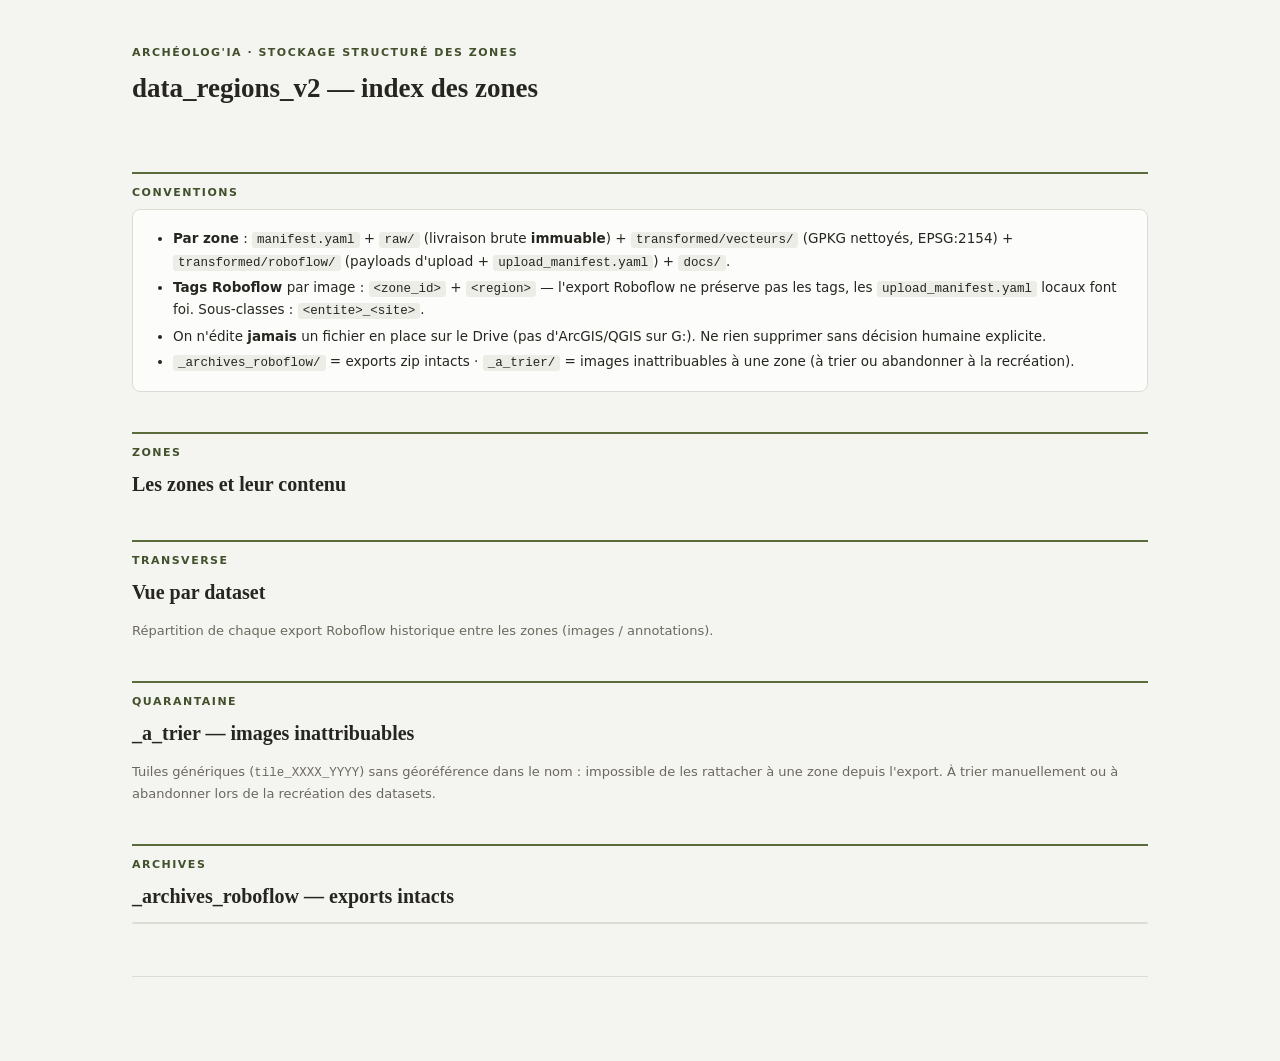
==== tools/v2_index_template.html @ 765f9a37 "skill /dispatch-roboflow + index html de data_regions_v2 + conventions Drive - tools/build_v2_index." ====
<!doctype html>
<html lang="fr">
<head>
<meta charset="utf-8">
<meta name="viewport" content="width=device-width, initial-scale=1">
<title>data_regions_v2 — index des zones</title>
<style>
  :root {
    --bg: #F4F4F1; --panel: #FCFCFA; --panel2: #EDEDE7;
    --ink: #26251F; --muted: #6B695E; --faint: #98968A;
    --accent: #5A6B3C; --accent-ink: #42502B; --bar: #7A8C55;
    --line: #DDDCD4;
    --warn-bg: #F4EAD3; --warn-ink: #8F6212;
    --ok-bg: #E2EEE4; --ok-ink: #3E7A4E;
    --info-bg: #E5E9DB; --info-ink: #42502B;
  }
  @media (prefers-color-scheme: dark) { :root {
    --bg: #1E2019; --panel: #262922; --panel2: #2E312A;
    --ink: #E8E6DD; --muted: #A5A395; --faint: #7A786C;
    --accent: #9DB16E; --accent-ink: #B5C68C; --bar: #7A8C55;
    --line: #3A3D33;
    --warn-bg: #423414; --warn-ink: #DBB562;
    --ok-bg: #24382A; --ok-ink: #8FC79D;
    --info-bg: #2E3524; --info-ink: #B5C68C;
  } }
  * { box-sizing: border-box; }
  body { margin: 0; background: var(--bg); color: var(--ink);
         font: 14.5px/1.55 system-ui, "Segoe UI", sans-serif; }
  .wrap { max-width: 1060px; margin: 0 auto; padding: 40px 22px 80px; }
  h1, h2, h3 { font-family: Georgia, "Times New Roman", serif; text-wrap: balance; }
  h1 { font-size: 27px; margin: 6px 0 4px; font-weight: 600; }
  h2 { font-size: 20px; margin: 0 0 10px; font-weight: 600; }
  h3 { font-size: 16px; margin: 0 0 4px; font-weight: 600; }
  .eyebrow { font-size: 11px; text-transform: uppercase; letter-spacing: 1.5px;
             color: var(--accent-ink); font-weight: 600; }
  section > .eyebrow { display: block; border-top: 2px solid var(--accent);
                       padding-top: 10px; margin-bottom: 8px; }
  .sub { color: var(--muted); font-size: 13px; }
  section { margin-top: 40px; }
  .stats { display: grid; grid-template-columns: repeat(auto-fit, minmax(135px, 1fr));
           gap: 10px; margin-top: 22px; }
  .stat { background: var(--panel); border: 1px solid var(--line); border-radius: 6px;
          padding: 11px 13px; }
  .stat .n { font-size: 21px; font-weight: 650; font-variant-numeric: tabular-nums; }
  .stat .l { font-size: 11px; color: var(--muted); text-transform: uppercase;
             letter-spacing: 0.5px; margin-top: 1px; }
  .chip { display: inline-block; border-radius: 3px; padding: 1px 8px; font-size: 11.5px;
          font-weight: 600; margin: 1px 4px 1px 0; }
  .chip.tag  { background: var(--info-bg); color: var(--info-ink); font-family: Consolas, monospace; }
  .chip.warn { background: var(--warn-bg); color: var(--warn-ink); }
  .chip.ok   { background: var(--ok-bg); color: var(--ok-ink); }
  .region-h { font-family: Georgia, serif; font-size: 17px; font-weight: 600;
              margin: 26px 0 10px; color: var(--accent-ink); }
  .zone { background: var(--panel); border: 1px solid var(--line); border-radius: 8px;
          padding: 16px 20px; margin: 12px 0; }
  .zone-head { display: flex; flex-wrap: wrap; align-items: baseline; gap: 10px; }
  .zone-head .mono { color: var(--muted); }
  .cols { display: grid; grid-template-columns: repeat(auto-fit, minmax(290px, 1fr));
          gap: 14px; margin-top: 12px; }
  .box { background: var(--panel2); border-radius: 6px; padding: 10px 14px; }
  .box .bt { font-size: 11px; text-transform: uppercase; letter-spacing: 0.6px;
             color: var(--muted); margin-bottom: 6px; font-weight: 600; }
  mark.na { background: none; color: var(--faint); font-style: italic; }
  code, .mono { font-family: Consolas, "Cascadia Mono", monospace; font-size: 12.5px; }
  code { background: var(--panel2); border-radius: 3px; padding: 1px 5px; }
  .bar-row { display: grid; grid-template-columns: minmax(120px, 210px) 1fr 70px;
             align-items: center; gap: 8px; margin: 3px 0; font-size: 12.5px; }
  .bar-row .lbl { overflow: hidden; text-overflow: ellipsis; white-space: nowrap;
                  font-family: Consolas, monospace; }
  .bar-track { background: var(--panel2); border-radius: 3px; height: 12px; }
  .zone .bar-track { background: var(--bg); }
  .bar-fill { background: var(--bar); border-radius: 3px; height: 12px; min-width: 2px; }
  .bar-row .val { text-align: right; font-variant-numeric: tabular-nums; color: var(--muted); }
  .splits { display: flex; gap: 14px; flex-wrap: wrap; font-size: 12.5px;
            color: var(--muted); margin: 4px 0 8px; }
  .splits b { color: var(--ink); font-variant-numeric: tabular-nums; }
  details { margin-top: 8px; }
  summary { cursor: pointer; color: var(--accent-ink); font-size: 13px; }
  details ul { margin: 6px 0 2px; padding-left: 20px; }
  details li { margin: 4px 0; font-size: 13px; max-width: 90ch; }
  .tbl { overflow-x: auto; background: var(--panel); border: 1px solid var(--line);
         border-radius: 6px; margin-top: 10px; }
  table { border-collapse: collapse; width: 100%; font-size: 13px; }
  th, td { text-align: left; padding: 7px 12px; border-top: 1px solid var(--line); }
  thead th { border-top: none; font-size: 10.5px; text-transform: uppercase;
             letter-spacing: 0.5px; color: var(--muted); white-space: nowrap; }
  td.num, th.num { text-align: right; font-variant-numeric: tabular-nums; }
  .rules { background: var(--panel); border: 1px solid var(--line); border-radius: 8px;
           padding: 14px 20px; font-size: 13.5px; }
  .rules ul { margin: 4px 0; padding-left: 20px; }
  .rules li { margin: 4px 0; }
  .foot { margin-top: 52px; border-top: 1px solid var(--line); padding-top: 12px;
          font-size: 12.5px; color: var(--faint); }
  .foot code { font-size: 11.5px; }
</style>
</head>
<body>
<div class="wrap">
  <header>
    <span class="eyebrow">Archéolog'IA · stockage structuré des zones</span>
    <h1>data_regions_v2 — index des zones</h1>
    <div class="sub" id="subtitle"></div>
    <div class="stats" id="stats"></div>
  </header>

  <section>
    <span class="eyebrow">Conventions</span>
    <div class="rules">
      <ul>
        <li><b>Par zone</b> : <code>manifest.yaml</code> + <code>raw/</code> (livraison brute <b>immuable</b>) + <code>transformed/vecteurs/</code> (GPKG nettoyés, EPSG:2154) + <code>transformed/roboflow/</code> (payloads d'upload + <code>upload_manifest.yaml</code>) + <code>docs/</code>.</li>
        <li><b>Tags Roboflow</b> par image : <code>&lt;zone_id&gt;</code> + <code>&lt;region&gt;</code> — l'export Roboflow ne préserve pas les tags, les <code>upload_manifest.yaml</code> locaux font foi. Sous-classes : <code>&lt;entite&gt;_&lt;site&gt;</code>.</li>
        <li>On n'édite <b>jamais</b> un fichier en place sur le Drive (pas d'ArcGIS/QGIS sur G:). Ne rien supprimer sans décision humaine explicite.</li>
        <li><code>_archives_roboflow/</code> = exports zip intacts · <code>_a_trier/</code> = images inattribuables à une zone (à trier ou abandonner à la recréation).</li>
      </ul>
    </div>
  </section>

  <section>
    <span class="eyebrow">Zones</span>
    <h2 style="margin-bottom:0">Les zones et leur contenu</h2>
    <div id="zones"></div>
  </section>

  <section>
    <span class="eyebrow">Transverse</span>
    <h2>Vue par dataset</h2>
    <p class="sub">Répartition de chaque export Roboflow historique entre les zones (images / annotations).</p>
    <div id="datasets"></div>
  </section>

  <section>
    <span class="eyebrow">Quarantaine</span>
    <h2>_a_trier — images inattribuables</h2>
    <p class="sub">Tuiles génériques (<span class="mono">tile_XXXX_YYYY</span>) sans géoréférence dans le nom : impossible de les rattacher à une zone depuis l'export. À trier manuellement ou à abandonner lors de la recréation des datasets.</p>
    <div id="atrier"></div>
  </section>

  <section>
    <span class="eyebrow">Archives</span>
    <h2>_archives_roboflow — exports intacts</h2>
    <div class="tbl"><table id="archives"></table></div>
  </section>

  <div class="foot" id="foot"></div>
</div>

<script id="v2-data" type="application/json">__V2_JSON__</script>
<script>
"use strict";
const D = JSON.parse(document.getElementById("v2-data").textContent);
const esc = s => String(s).replace(/[&<>"']/g, c =>
  ({"&":"&amp;","<":"&lt;",">":"&gt;",'"':"&quot;","'":"&#39;"}[c]));
const fi = n => (n == null) ? "–" : n.toLocaleString("fr-FR");
const fs = b => b >= 1e9 ? (b/1e9).toFixed(2)+" Go" : b >= 1e6 ? (b/1e6).toFixed(1)+" Mo"
             : b >= 1e3 ? (b/1e3).toFixed(0)+" ko" : b+" o";
const sum = a => a.reduce((x, y) => x + y, 0);
const dsImages = d => sum(Object.values(d.splits).map(s => s.images));
const dsAnnots = d => sum(Object.values(d.splits).map(s => s.annotations));

document.getElementById("subtitle").textContent =
  D.root + " — généré le " + D.generated + " (relancer tools/build_v2_index.py après toute évolution)";

const T = D.totals;
document.getElementById("stats").innerHTML = [
  [fi(T.zones), "zones"], [fi(T.regions), "régions"],
  [fi(T.images), "images annotées"], [fi(T.annotations), "annotations"],
  [fi(T.raw_files) + ` <small style="font-size:12px">(${fs(T.raw_size)})</small>`, "fichiers raw (vérité terrain)"],
  [fi(T.a_trier_images), "images en quarantaine"],
].map(([n, l]) => `<div class="stat"><div class="n">${n}</div><div class="l">${l}</div></div>`).join("");

/* ------------------------------- barres de classes ------------------------------- */
function bars(classes) {
  const entries = Object.entries(classes).sort((a, b) => b[1] - a[1]);
  if (!entries.length) return "";
  const max = entries[0][1];
  return entries.map(([cls, n]) =>
    `<div class="bar-row"><span class="lbl" title="${esc(cls)}">${esc(cls)}</span>` +
    `<span class="bar-track"><span class="bar-fill" style="width:${Math.max(2, n/max*100)}%"></span></span>` +
    `<span class="val">${fi(n)}</span></div>`).join("");
}
const splitsLine = d => `<div class="splits">` +
  Object.entries(d.splits).map(([s, r]) =>
    `<span>${esc(s)} : <b>${fi(r.images)}</b> img · ${fi(r.annotations)} annots</span>`).join("") +
  `</div>`;

/* ------------------------------------- zones ------------------------------------- */
const byRegion = {};
D.zones.forEach(z => (byRegion[z.region] = byRegion[z.region] || []).push(z));
document.getElementById("zones").innerHTML = Object.keys(byRegion).sort().map(region => {
  const zones = byRegion[region].map(z => {
    const m = z.manifest || {};
    const tags = ((m.roboflow || {}).tags || []).map(t => `<span class="chip tag">${esc(t)}</span>`).join("");
    const notes = (m.notes || []);
    const src = m.source || {};
    const contact = src.contact ? esc(src.contact) : `<mark class="na">à compléter</mark>`;
    const licence = src.licence ? esc(src.licence) : `<mark class="na">à compléter</mark>`;

    const rawBox = z.raw ? `<div class="box"><div class="bt">raw / vérité terrain</div>
        <b>${fi(z.raw.n_files)}</b> fichiers · ${fs(z.raw.size)}
        ${z.raw.subdirs.length ? `<div class="sub mono">${z.raw.subdirs.map(esc).join(" · ")}</div>` : ""}
        <div class="sub">${Object.entries(z.raw.exts).map(([e, n]) => `${esc(e)}×${n}`).join(", ")}</div>
      </div>` : `<div class="box"><div class="bt">raw / vérité terrain</div><mark class="na">vide — livraison brute encore dans data_regions (v1)</mark></div>`;

    const dsBoxes = z.datasets.map(d => {
      const meth = (d.manifest || {}).attribution_methods || {};
      const methTxt = Object.entries(meth).map(([k, v]) => `${esc(k)}×${v}`).join(", ");
      return `<div class="box"><div class="bt">dataset · ${esc(d.name)}</div>
        <b>${fi(dsImages(d))}</b> images · ${fi(dsAnnots(d))} annotations
        ${splitsLine(d)}${bars(d.classes)}
        ${methTxt ? `<div class="sub" style="margin-top:6px">attribution : ${methTxt}</div>` : ""}
      </div>`;
    }).join("");

    const vecBox = z.vecteurs ? `<div class="box"><div class="bt">transformed / vecteurs</div>
        <b>${fi(z.vecteurs.n_files)}</b> fichiers · ${fs(z.vecteurs.size)}</div>` : "";

    return `<div class="zone">
      <div class="zone-head"><h3>${esc(z.zone_id)}</h3>
        <span class="mono">dépt ${esc(String(m.departement ?? "?"))}</span>${tags}
        <span class="sub" style="margin-left:auto">contact : ${contact} · licence : ${licence}</span>
      </div>
      <div class="cols">${rawBox}${vecBox}${dsBoxes}</div>
      ${notes.length ? `<details><summary>Notes &amp; décisions (${notes.length})</summary>
        <ul>${notes.map(n => `<li>${esc(n)}</li>`).join("")}</ul></details>` : ""}
    </div>`;
  }).join("");
  return `<div class="region-h">${esc(region)} <span class="sub">(${byRegion[region].length} zone${byRegion[region].length > 1 ? "s" : ""})</span></div>${zones}`;
}).join("");

/* ------------------------------- vue par dataset ------------------------------- */
const dsIndex = {};
D.zones.forEach(z => z.datasets.forEach(d => {
  const e = dsIndex[d.name] = dsIndex[d.name] || { zones: [], classes: {} };
  e.zones.push({ zone: z.zone_id, region: z.region, images: dsImages(d), annots: dsAnnots(d) });
  Object.entries(d.classes).forEach(([c, n]) => e.classes[c] = (e.classes[c] || 0) + n);
}));
D.a_trier.forEach(d => {
  const e = dsIndex[d.name] = dsIndex[d.name] || { zones: [], classes: {} };
  e.zones.push({ zone: "_a_trier", region: "—", images: dsImages(d), annots: dsAnnots(d) });
});
document.getElementById("datasets").innerHTML = Object.keys(dsIndex).sort().map(name => {
  const e = dsIndex[name];
  const rows = e.zones.sort((a, b) => b.images - a.images).map(r =>
    `<tr><td class="mono">${esc(r.zone)}</td><td>${esc(r.region)}</td>` +
    `<td class="num">${fi(r.images)}</td><td class="num">${fi(r.annots)}</td></tr>`).join("");
  const tot = `<tr><td><b>total</b></td><td></td>` +
    `<td class="num"><b>${fi(sum(e.zones.map(r => r.images)))}</b></td>` +
    `<td class="num"><b>${fi(sum(e.zones.map(r => r.annots)))}</b></td></tr>`;
  return `<div class="zone"><h3 class="mono">${esc(name)}</h3>
    <div class="cols">
      <div class="box"><div class="bt">répartition par zone</div>
        <div class="tbl" style="margin:0"><table>
          <thead><tr><th>zone</th><th>région</th><th class="num">images</th><th class="num">annots</th></tr></thead>
          <tbody>${rows}${tot}</tbody></table></div></div>
      <div class="box"><div class="bt">classes (zones attribuées)</div>${bars(e.classes) || '<mark class="na">—</mark>'}</div>
    </div></div>`;
}).join("");

/* --------------------------------- quarantaine --------------------------------- */
document.getElementById("atrier").innerHTML = D.a_trier.length ? D.a_trier.map(d =>
  `<div class="zone"><h3 class="mono">_a_trier / ${esc(d.name)}</h3>
     <b>${fi(dsImages(d))}</b> images · ${fi(dsAnnots(d))} annotations
     ${splitsLine(d)}${bars(d.classes)}</div>`).join("")
  : `<div class="zone"><mark class="na">Quarantaine vide.</mark></div>`;

/* ----------------------------------- archives ----------------------------------- */
document.getElementById("archives").innerHTML =
  `<thead><tr><th>export</th><th class="num">taille</th></tr></thead><tbody>` +
  D.archives.map(a => `<tr><td class="mono">${esc(a.name)}</td><td class="num">${fs(a.size)}</td></tr>`).join("") +
  `<tr><td><b>total</b></td><td class="num"><b>${fs(sum(D.archives.map(a => a.size)))}</b></td></tr></tbody>`;

document.getElementById("foot").innerHTML =
  `Régénérer cet index : <code>.venv\\Scripts\\python.exe tools\\build_v2_index.py "&lt;chemin data_regions_v2&gt;"</code> ` +
  `(repo <a href="https://github.com/ValentinVieux/archeologia-pre-process">archeologia-pre-process</a>) · ` +
  `rapport d'audit fondateur : <a href="https://claude.ai/code/artifact/c1ccfd2e-37b0-4bfc-bf8e-7c853b3bfb03">artifact</a> · généré le ${esc(D.generated)}.`;
</script>
</body>
</html>
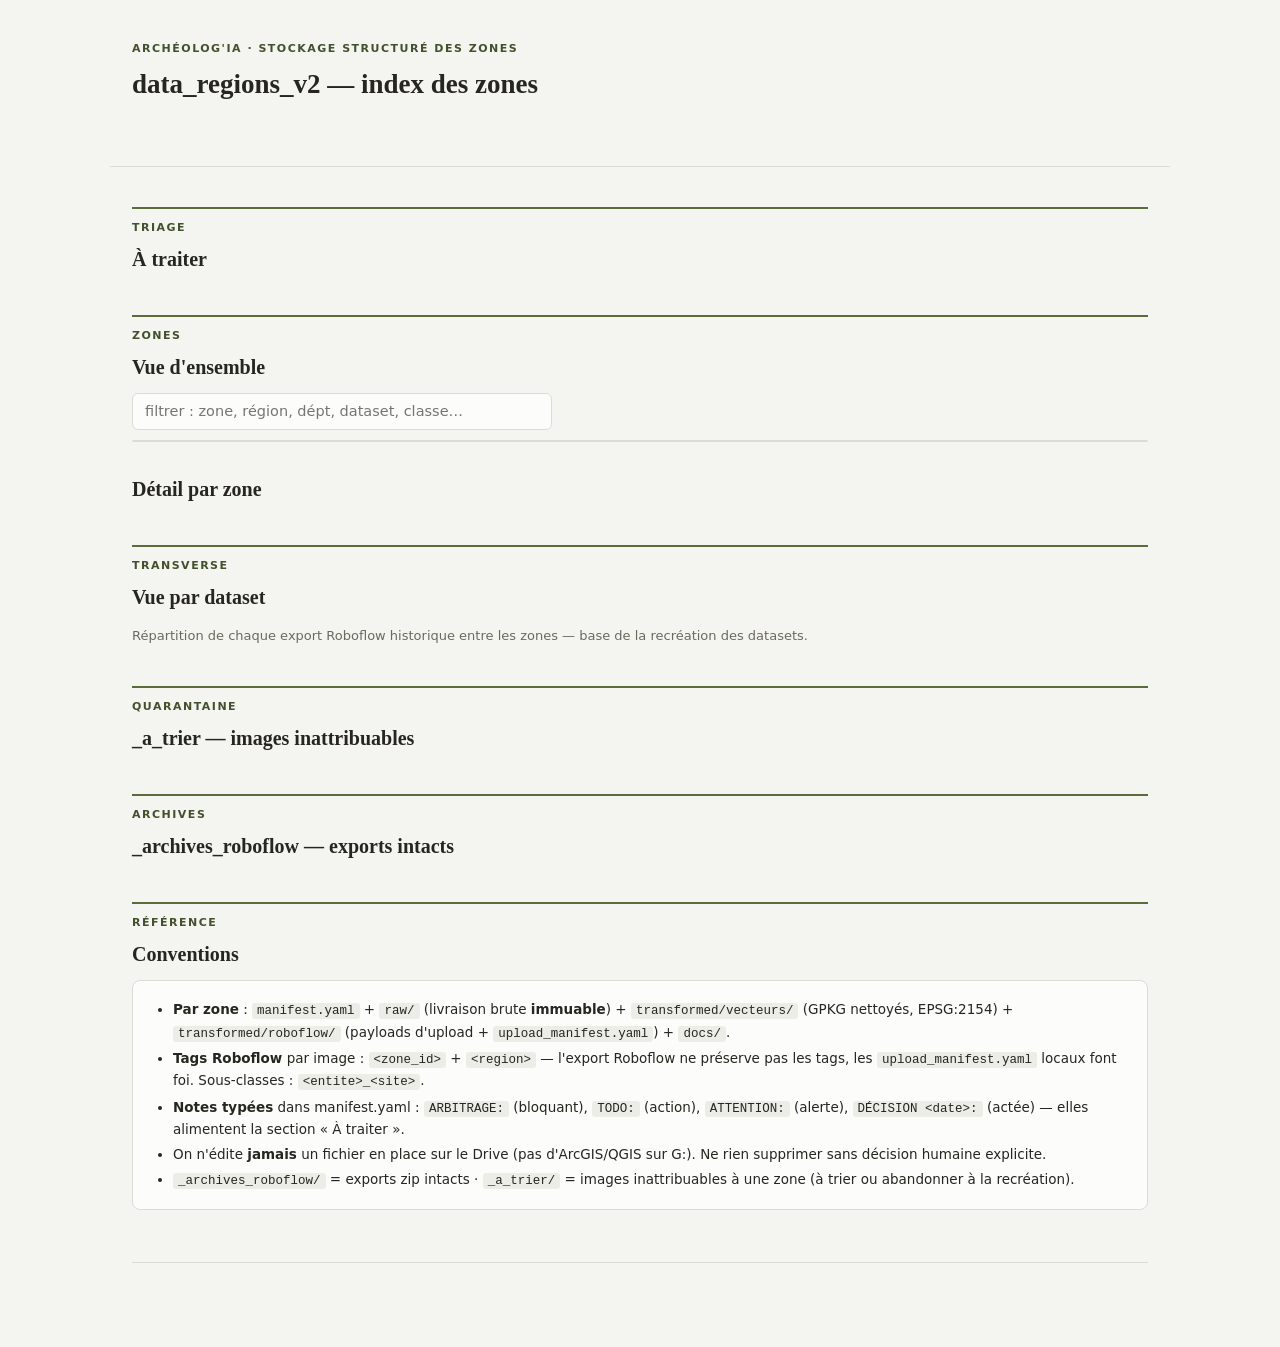
==== commit d94bd353: "refonte UI/UX de l index data_regions_v2 Audit UX (agents, contrastes WCAG mesures) : 3 vrais proble" ====
--- a/tools/v2_index_template.html
+++ b/tools/v2_index_template.html
@@ -6,19 +6,22 @@
 <title>data_regions_v2 — index des zones</title>
 <style>
   :root {
+    color-scheme: light dark;
     --bg: #F4F4F1; --panel: #FCFCFA; --panel2: #EDEDE7;
-    --ink: #26251F; --muted: #6B695E; --faint: #98968A;
+    --ink: #26251F; --muted: #6B695E;
     --accent: #5A6B3C; --accent-ink: #42502B; --bar: #7A8C55;
     --line: #DDDCD4;
+    --crit-bg: #F6E4E1; --crit-ink: #A83226;
     --warn-bg: #F4EAD3; --warn-ink: #8F6212;
     --ok-bg: #E2EEE4; --ok-ink: #3E7A4E;
     --info-bg: #E5E9DB; --info-ink: #42502B;
   }
   @media (prefers-color-scheme: dark) { :root {
     --bg: #1E2019; --panel: #262922; --panel2: #2E312A;
-    --ink: #E8E6DD; --muted: #A5A395; --faint: #7A786C;
+    --ink: #E8E6DD; --muted: #A5A395;
     --accent: #9DB16E; --accent-ink: #B5C68C; --bar: #7A8C55;
     --line: #3A3D33;
+    --crit-bg: #46261F; --crit-ink: #E89A8C;
     --warn-bg: #423414; --warn-ink: #DBB562;
     --ok-bg: #24382A; --ok-ink: #8FC79D;
     --info-bg: #2E3524; --info-ink: #B5C68C;
@@ -26,43 +29,64 @@
   * { box-sizing: border-box; }
   body { margin: 0; background: var(--bg); color: var(--ink);
          font: 14.5px/1.55 system-ui, "Segoe UI", sans-serif; }
-  .wrap { max-width: 1060px; margin: 0 auto; padding: 40px 22px 80px; }
-  h1, h2, h3 { font-family: Georgia, "Times New Roman", serif; text-wrap: balance; }
+  .wrap { max-width: 1060px; margin: 0 auto; padding: 36px 22px 80px; }
+  h1, h2, h3, h4 { font-family: Georgia, "Times New Roman", serif; text-wrap: balance; }
   h1 { font-size: 27px; margin: 6px 0 4px; font-weight: 600; }
   h2 { font-size: 20px; margin: 0 0 10px; font-weight: 600; }
-  h3 { font-size: 16px; margin: 0 0 4px; font-weight: 600; }
+  h3.region-h { font-size: 17px; font-weight: 600; margin: 26px 0 10px; color: var(--accent-ink); }
+  h4 { font-size: 16px; margin: 0 0 4px; font-weight: 600; }
   .eyebrow { font-size: 11px; text-transform: uppercase; letter-spacing: 1.5px;
              color: var(--accent-ink); font-weight: 600; }
   section > .eyebrow { display: block; border-top: 2px solid var(--accent);
                        padding-top: 10px; margin-bottom: 8px; }
   .sub { color: var(--muted); font-size: 13px; }
   section { margin-top: 40px; }
+  [id] { scroll-margin-top: 58px; }
+  /* ---- nav sticky ---- */
+  .nav { position: sticky; top: 0; z-index: 10; background: var(--bg);
+         border-bottom: 1px solid var(--line); margin: 22px -22px 0;
+         padding: 8px 22px; font-size: 13px; display: flex; flex-wrap: wrap;
+         gap: 4px 18px; }
+  .nav a { color: var(--accent-ink); text-decoration: none; font-weight: 600; }
+  .nav a:hover, .nav a:focus-visible { text-decoration: underline; }
+  .nav .n-count { color: var(--warn-ink); }
+  /* ---- tuiles ---- */
   .stats { display: grid; grid-template-columns: repeat(auto-fit, minmax(135px, 1fr));
            gap: 10px; margin-top: 22px; }
   .stat { background: var(--panel); border: 1px solid var(--line); border-radius: 6px;
-          padding: 11px 13px; }
+          padding: 11px 13px; display: block; color: inherit; text-decoration: none; }
   .stat .n { font-size: 21px; font-weight: 650; font-variant-numeric: tabular-nums; }
   .stat .l { font-size: 11px; color: var(--muted); text-transform: uppercase;
              letter-spacing: 0.5px; margin-top: 1px; }
+  .stat.warn .n { color: var(--warn-ink); }
+  .stat.ok .n { color: var(--ok-ink); }
+  /* ---- chips ---- */
   .chip { display: inline-block; border-radius: 3px; padding: 1px 8px; font-size: 11.5px;
-          font-weight: 600; margin: 1px 4px 1px 0; }
+          font-weight: 600; margin: 1px 4px 1px 0; text-decoration: none; }
   .chip.tag  { background: var(--info-bg); color: var(--info-ink); font-family: Consolas, monospace; }
+  .chip.crit { background: var(--crit-bg); color: var(--crit-ink); }
   .chip.warn { background: var(--warn-bg); color: var(--warn-ink); }
   .chip.ok   { background: var(--ok-bg); color: var(--ok-ink); }
-  .region-h { font-family: Georgia, serif; font-size: 17px; font-weight: 600;
-              margin: 26px 0 10px; color: var(--accent-ink); }
-  .zone { background: var(--panel); border: 1px solid var(--line); border-radius: 8px;
+  .chip.info { background: var(--panel2); color: var(--muted); }
+  a.chip:hover, a.chip:focus-visible { outline: 1px solid currentColor; }
+  /* ---- cartes / boxes ---- */
+  .zone, .card { background: var(--panel); border: 1px solid var(--line); border-radius: 8px;
           padding: 16px 20px; margin: 12px 0; }
-  .zone-head { display: flex; flex-wrap: wrap; align-items: baseline; gap: 10px; }
-  .zone-head .mono { color: var(--muted); }
+  .zone-head { display: flex; flex-wrap: wrap; align-items: baseline; gap: 8px 10px; }
+  .zone-head .meta { color: var(--muted); font-size: 13px; margin-left: auto; }
   .cols { display: grid; grid-template-columns: repeat(auto-fit, minmax(290px, 1fr));
           gap: 14px; margin-top: 12px; }
   .box { background: var(--panel2); border-radius: 6px; padding: 10px 14px; }
   .box .bt { font-size: 11px; text-transform: uppercase; letter-spacing: 0.6px;
              color: var(--muted); margin-bottom: 6px; font-weight: 600; }
-  mark.na { background: none; color: var(--faint); font-style: italic; }
+  .box .bt a { color: var(--accent-ink); }
+  .na { color: var(--muted); font-style: italic; }
   code, .mono { font-family: Consolas, "Cascadia Mono", monospace; font-size: 12.5px; }
   code { background: var(--panel2); border-radius: 3px; padding: 1px 5px; }
+  /* ---- notes actionnables visibles ---- */
+  .todo-list { margin: 10px 0 0; padding: 0; list-style: none; }
+  .todo-list li { margin: 6px 0; font-size: 13.5px; max-width: 92ch; }
+  /* ---- barres de classes ---- */
   .bar-row { display: grid; grid-template-columns: minmax(120px, 210px) 1fr 70px;
              align-items: center; gap: 8px; margin: 3px 0; font-size: 12.5px; }
   .bar-row .lbl { overflow: hidden; text-overflow: ellipsis; white-space: nowrap;
@@ -78,20 +102,30 @@
   summary { cursor: pointer; color: var(--accent-ink); font-size: 13px; }
   details ul { margin: 6px 0 2px; padding-left: 20px; }
   details li { margin: 4px 0; font-size: 13px; max-width: 90ch; }
+  /* ---- tables ---- */
   .tbl { overflow-x: auto; background: var(--panel); border: 1px solid var(--line);
          border-radius: 6px; margin-top: 10px; }
   table { border-collapse: collapse; width: 100%; font-size: 13px; }
   th, td { text-align: left; padding: 7px 12px; border-top: 1px solid var(--line); }
   thead th { border-top: none; font-size: 10.5px; text-transform: uppercase;
              letter-spacing: 0.5px; color: var(--muted); white-space: nowrap; }
+  #tbl-zones thead th { cursor: pointer; user-select: none; }
+  #tbl-zones thead th .arrow { color: var(--accent-ink); }
   td.num, th.num { text-align: right; font-variant-numeric: tabular-nums; }
+  td a { color: var(--accent-ink); }
+  .filterbar { display: flex; align-items: center; gap: 12px; margin-top: 6px; flex-wrap: wrap; }
+  .filterbar input { flex: 1 1 260px; max-width: 420px; background: var(--panel);
+      border: 1px solid var(--line); border-radius: 6px; color: var(--ink);
+      font: inherit; padding: 6px 12px; }
+  .filterbar input:focus-visible { outline: 2px solid var(--accent); }
   .rules { background: var(--panel); border: 1px solid var(--line); border-radius: 8px;
            padding: 14px 20px; font-size: 13.5px; }
   .rules ul { margin: 4px 0; padding-left: 20px; }
   .rules li { margin: 4px 0; }
   .foot { margin-top: 52px; border-top: 1px solid var(--line); padding-top: 12px;
-          font-size: 12.5px; color: var(--faint); }
+          font-size: 12.5px; color: var(--muted); }
   .foot code { font-size: 11.5px; }
+  [hidden] { display: none !important; }
 </style>
 </head>
 <body>
@@ -103,42 +137,58 @@
     <div class="stats" id="stats"></div>
   </header>
 
-  <section>
-    <span class="eyebrow">Conventions</span>
+  <nav class="nav" id="nav" aria-label="Sections"></nav>
+
+  <section id="a-traiter">
+    <span class="eyebrow">Triage</span>
+    <h2>À traiter</h2>
+    <div id="actions"></div>
+  </section>
+
+  <section id="zones">
+    <span class="eyebrow">Zones</span>
+    <h2>Vue d'ensemble</h2>
+    <div class="filterbar">
+      <input id="filter" type="search" placeholder="filtrer : zone, région, dépt, dataset, classe…"
+             aria-label="Filtrer les zones">
+      <span class="sub" id="filter-count"></span>
+    </div>
+    <div class="tbl"><table id="tbl-zones"></table></div>
+    <h2 style="margin-top:32px">Détail par zone</h2>
+    <div id="zones-detail"></div>
+  </section>
+
+  <section id="datasets">
+    <span class="eyebrow">Transverse</span>
+    <h2>Vue par dataset</h2>
+    <p class="sub">Répartition de chaque export Roboflow historique entre les zones — base de la recréation des datasets.</p>
+    <div id="datasets-detail"></div>
+  </section>
+
+  <section id="quarantaine">
+    <span class="eyebrow">Quarantaine</span>
+    <h2>_a_trier — images inattribuables</h2>
+    <div id="atrier"></div>
+  </section>
+
+  <section id="archives">
+    <span class="eyebrow">Archives</span>
+    <h2>_archives_roboflow — exports intacts</h2>
+    <div id="archives-list"></div>
+  </section>
+
+  <section id="conventions">
+    <span class="eyebrow">Référence</span>
+    <h2>Conventions</h2>
     <div class="rules">
       <ul>
         <li><b>Par zone</b> : <code>manifest.yaml</code> + <code>raw/</code> (livraison brute <b>immuable</b>) + <code>transformed/vecteurs/</code> (GPKG nettoyés, EPSG:2154) + <code>transformed/roboflow/</code> (payloads d'upload + <code>upload_manifest.yaml</code>) + <code>docs/</code>.</li>
         <li><b>Tags Roboflow</b> par image : <code>&lt;zone_id&gt;</code> + <code>&lt;region&gt;</code> — l'export Roboflow ne préserve pas les tags, les <code>upload_manifest.yaml</code> locaux font foi. Sous-classes : <code>&lt;entite&gt;_&lt;site&gt;</code>.</li>
+        <li><b>Notes typées</b> dans manifest.yaml : <code>ARBITRAGE:</code> (bloquant), <code>TODO:</code> (action), <code>ATTENTION:</code> (alerte), <code>DÉCISION &lt;date&gt;:</code> (actée) — elles alimentent la section « À traiter ».</li>
         <li>On n'édite <b>jamais</b> un fichier en place sur le Drive (pas d'ArcGIS/QGIS sur G:). Ne rien supprimer sans décision humaine explicite.</li>
         <li><code>_archives_roboflow/</code> = exports zip intacts · <code>_a_trier/</code> = images inattribuables à une zone (à trier ou abandonner à la recréation).</li>
       </ul>
     </div>
-  </section>
-
-  <section>
-    <span class="eyebrow">Zones</span>
-    <h2 style="margin-bottom:0">Les zones et leur contenu</h2>
-    <div id="zones"></div>
-  </section>
-
-  <section>
-    <span class="eyebrow">Transverse</span>
-    <h2>Vue par dataset</h2>
-    <p class="sub">Répartition de chaque export Roboflow historique entre les zones (images / annotations).</p>
-    <div id="datasets"></div>
-  </section>
-
-  <section>
-    <span class="eyebrow">Quarantaine</span>
-    <h2>_a_trier — images inattribuables</h2>
-    <p class="sub">Tuiles génériques (<span class="mono">tile_XXXX_YYYY</span>) sans géoréférence dans le nom : impossible de les rattacher à une zone depuis l'export. À trier manuellement ou à abandonner lors de la recréation des datasets.</p>
-    <div id="atrier"></div>
-  </section>
-
-  <section>
-    <span class="eyebrow">Archives</span>
-    <h2>_archives_roboflow — exports intacts</h2>
-    <div class="tbl"><table id="archives"></table></div>
   </section>
 
   <div class="foot" id="foot"></div>
@@ -156,20 +206,129 @@
 const sum = a => a.reduce((x, y) => x + y, 0);
 const dsImages = d => sum(Object.values(d.splits).map(s => s.images));
 const dsAnnots = d => sum(Object.values(d.splits).map(s => s.annotations));
-
+const FLAG = {
+  arbitrage: ["arbitrage", "crit"], todo: ["à faire", "warn"],
+  attention: ["attention", "warn"], source: ["source ?", "warn"], raw: ["raw en v1", "info"],
+};
+const flagChips = (flags, link) => (flags || []).map(f => {
+  const [lbl, cls] = FLAG[f] || [f, "info"];
+  return link ? `<a class="chip ${cls}" href="${link}">${esc(lbl)}</a>`
+              : `<span class="chip ${cls}">${esc(lbl)}</span>`;
+}).join("");
+const NOTE_CHIP = { arbitrage: ["ARBITRAGE", "crit"], todo: ["TODO", "warn"],
+                    attention: ["ATTENTION", "warn"], decision: ["DÉCISION", "info"] };
+
+/* -------------------------------- entête + nav -------------------------------- */
+const T = D.totals;
 document.getElementById("subtitle").textContent =
-  D.root + " — généré le " + D.generated + " (relancer tools/build_v2_index.py après toute évolution)";
-
-const T = D.totals;
+  D.root + " — généré le " + D.generated;
 document.getElementById("stats").innerHTML = [
-  [fi(T.zones), "zones"], [fi(T.regions), "régions"],
-  [fi(T.images), "images annotées"], [fi(T.annotations), "annotations"],
-  [fi(T.raw_files) + ` <small style="font-size:12px">(${fs(T.raw_size)})</small>`, "fichiers raw (vérité terrain)"],
-  [fi(T.a_trier_images), "images en quarantaine"],
-].map(([n, l]) => `<div class="stat"><div class="n">${n}</div><div class="l">${l}</div></div>`).join("");
-
-/* ------------------------------- barres de classes ------------------------------- */
-function bars(classes) {
+  [fi(T.zones), "zones", "", "#zones"], [fi(T.regions), "régions", "", ""],
+  [fi(T.images), "images (tous datasets)", "", "#datasets"],
+  [fi(T.annotations), "annotations", "", ""],
+  [fi(T.raw_files) + ` <small style="font-size:12px">(${fs(T.raw_size)})</small>`, "fichiers raw (vérité terrain)", "", ""],
+  [fi(T.actions), "actions en attente", T.actions > 0 ? "warn" : "ok", "#a-traiter"],
+].map(([n, l, cls, href]) => {
+  const inner = `<div class="n">${n}</div><div class="l">${l}</div>`;
+  return href ? `<a class="stat ${cls}" href="${href}">${inner}</a>`
+              : `<div class="stat ${cls}">${inner}</div>`;
+}).join("");
+document.getElementById("nav").innerHTML = [
+  ["#a-traiter", T.actions > 0 ? `À traiter <span class="n-count">(${T.actions})</span>` : "À traiter"],
+  ["#zones", "Zones"], ["#datasets", "Datasets"],
+  ["#quarantaine", `Quarantaine${T.a_trier_images ? ` <span class="n-count">(${fi(T.a_trier_images)})</span>` : ""}`],
+  ["#archives", "Archives"], ["#conventions", "Conventions"],
+].map(([h, l]) => `<a href="${h}">${l}</a>`).join("");
+
+/* ---------------------------------- à traiter ---------------------------------- */
+(() => {
+  const el = document.getElementById("actions");
+  const blocks = [];
+  const arb = D.actions.filter(a => a.type === "arbitrage");
+  const todos = D.actions.filter(a => a.type !== "arbitrage");
+  const li = a => `<li>${flagChips([a.type === "arbitrage" ? "arbitrage" : a.type])}` +
+    `<a class="mono" href="#z-${esc(a.zone_id)}">${esc(a.zone_id)}</a> — ${esc(a.texte)}</li>`;
+  if (arb.length) blocks.push(`<div class="card"><h4>Arbitrages — ne pas trancher seul</h4>
+      <ul class="todo-list">${arb.map(li).join("")}</ul></div>`);
+  if (todos.length) blocks.push(`<div class="card"><h4>Actions & alertes</h4>
+      <ul class="todo-list">${todos.map(li).join("")}</ul></div>`);
+  if (T.a_trier_images) blocks.push(`<div class="card"><h4>Quarantaine</h4>
+      <ul class="todo-list"><li>${flagChips(["todo"])}<a href="#quarantaine">${fi(T.a_trier_images)} images</a> à trier ou abandonner à la recréation.</li></ul></div>`);
+  const srcLines = [];
+  for (const [field, zones] of Object.entries(D.actions_source)) {
+    if (zones.length) srcLines.push(`<li>${esc(field)} à renseigner : <b>${zones.length}</b> zone${zones.length > 1 ? "s" : ""} —
+      ${zones.map(z => `<a class="chip tag" href="#z-${esc(z)}">${esc(z)}</a>`).join("")}</li>`);
+  }
+  if (srcLines.length) blocks.push(`<div class="card"><h4>Métadonnées de source</h4>
+      <ul class="todo-list">${srcLines.join("")}</ul></div>`);
+  el.innerHTML = blocks.length ? blocks.join("")
+    : `<div class="card"><span class="chip ok">Rien à traiter</span></div>`;
+})();
+
+/* -------------------------- table de synthèse des zones -------------------------- */
+const ZCOLS = [
+  { l: "Zone", v: z => z.zone_id, html: z => `<a class="mono" href="#z-${esc(z.zone_id)}">${esc(z.zone_id)}</a>` },
+  { l: "Région", v: z => z.region, html: z => esc(z.region) },
+  { l: "Dépt", v: z => String((z.manifest || {}).departement ?? ""), html: z => esc(String((z.manifest || {}).departement ?? "?")) },
+  { l: "Raw", num: true, v: z => z.raw ? z.raw.size : -1,
+    html: z => z.raw ? `${fi(z.raw.n_files)} · ${fs(z.raw.size)}` : `<span class="na">—</span>` },
+  { l: "Vecteurs", num: true, v: z => z.vecteurs ? z.vecteurs.n_files : -1,
+    html: z => z.vecteurs ? fi(z.vecteurs.n_files) : `<span class="na">—</span>` },
+  { l: "Datasets", num: true, v: z => z.stats.n_datasets, html: z => fi(z.stats.n_datasets) },
+  { l: "Images", num: true, v: z => z.stats.images, html: z => fi(z.stats.images) },
+  { l: "Annots", num: true, v: z => z.stats.annotations, html: z => fi(z.stats.annotations) },
+  { l: "À traiter", v: z => z.flags.length, html: z => flagChips(z.flags) || `<span class="chip ok">ok</span>` },
+];
+let zsort = { i: -1, dir: 1 };
+function renderZoneTable() {
+  const t = document.getElementById("tbl-zones");
+  const rows = [...D.zones];
+  if (zsort.i >= 0) {
+    const c = ZCOLS[zsort.i];
+    rows.sort((a, b) => (c.v(a) > c.v(b) ? 1 : c.v(a) < c.v(b) ? -1 : 0) * zsort.dir);
+  } else {
+    rows.sort((a, b) => (a.region + a.zone_id).localeCompare(b.region + b.zone_id));
+  }
+  t.innerHTML = "<thead><tr>" + ZCOLS.map((c, i) =>
+    `<th class="${c.num ? "num" : ""}" data-i="${i}">${c.l}` +
+    (i === zsort.i ? `<span class="arrow"> ${zsort.dir > 0 ? "▲" : "▼"}</span>` : "") + "</th>"
+  ).join("") + "</tr></thead><tbody>" + rows.map(z =>
+    `<tr data-search="${esc(z.search)}">` + ZCOLS.map(c =>
+      `<td class="${c.num ? "num" : ""}">${c.html(z)}</td>`).join("") + "</tr>"
+  ).join("") + "</tbody>";
+  t.querySelectorAll("thead th").forEach(th => th.onclick = () => {
+    const i = +th.dataset.i;
+    zsort = { i, dir: i === zsort.i ? -zsort.dir : 1 };
+    renderZoneTable(); applyFilter();
+  });
+}
+renderZoneTable();
+
+/* ------------------------------------ filtre ------------------------------------ */
+const normJS = s => s.normalize("NFKD").replace(/[̀-ͯ]/g, "").toLowerCase();
+function applyFilter() {
+  const q = normJS(document.getElementById("filter").value.trim());
+  let visible = 0;
+  document.querySelectorAll("[data-search]").forEach(el => {
+    const show = !q || el.dataset.search.includes(q);
+    el.hidden = !show;
+    if (show && el.tagName === "TR") visible++;
+  });
+  document.getElementById("filter-count").textContent = `${visible}/${D.zones.length} zones`;
+  // masquer les titres de région dont toutes les zones sont cachées
+  document.querySelectorAll(".region-h").forEach(h => {
+    let sib = h.nextElementSibling, any = false;
+    while (sib && !sib.classList.contains("region-h")) {
+      if (sib.classList.contains("zone") && !sib.hidden) any = true;
+      sib = sib.nextElementSibling;
+    }
+    h.hidden = !any;
+  });
+}
+document.getElementById("filter").addEventListener("input", applyFilter);
+
+/* ------------------------------- détail des zones ------------------------------- */
+const bars = classes => {
   const entries = Object.entries(classes).sort((a, b) => b[1] - a[1]);
   if (!entries.length) return "";
   const max = entries[0][1];
@@ -177,102 +336,110 @@
     `<div class="bar-row"><span class="lbl" title="${esc(cls)}">${esc(cls)}</span>` +
     `<span class="bar-track"><span class="bar-fill" style="width:${Math.max(2, n/max*100)}%"></span></span>` +
     `<span class="val">${fi(n)}</span></div>`).join("");
-}
+};
 const splitsLine = d => `<div class="splits">` +
   Object.entries(d.splits).map(([s, r]) =>
     `<span>${esc(s)} : <b>${fi(r.images)}</b> img · ${fi(r.annotations)} annots</span>`).join("") +
   `</div>`;
 
-/* ------------------------------------- zones ------------------------------------- */
 const byRegion = {};
 D.zones.forEach(z => (byRegion[z.region] = byRegion[z.region] || []).push(z));
-document.getElementById("zones").innerHTML = Object.keys(byRegion).sort().map(region => {
-  const zones = byRegion[region].map(z => {
+document.getElementById("zones-detail").innerHTML = Object.keys(byRegion).sort().map(region =>
+  `<h3 class="region-h">${esc(region)} <span class="sub">(${byRegion[region].length} zone${byRegion[region].length > 1 ? "s" : ""})</span></h3>` +
+  byRegion[region].map(z => {
     const m = z.manifest || {};
-    const tags = ((m.roboflow || {}).tags || []).map(t => `<span class="chip tag">${esc(t)}</span>`).join("");
-    const notes = (m.notes || []);
     const src = m.source || {};
-    const contact = src.contact ? esc(src.contact) : `<mark class="na">à compléter</mark>`;
-    const licence = src.licence ? esc(src.licence) : `<mark class="na">à compléter</mark>`;
+    const contact = src.contact ? esc(src.contact) : `<span class="na">à compléter</span>`;
+    const licence = src.licence ? esc(src.licence) : `<span class="na">à compléter</span>`;
+    const actionable = z.notes.filter(n => ["arbitrage", "todo", "attention"].includes(n.type));
+    const rest = z.notes.filter(n => !["arbitrage", "todo", "attention"].includes(n.type));
 
     const rawBox = z.raw ? `<div class="box"><div class="bt">raw / vérité terrain</div>
         <b>${fi(z.raw.n_files)}</b> fichiers · ${fs(z.raw.size)}
         ${z.raw.subdirs.length ? `<div class="sub mono">${z.raw.subdirs.map(esc).join(" · ")}</div>` : ""}
-        <div class="sub">${Object.entries(z.raw.exts).map(([e, n]) => `${esc(e)}×${n}`).join(", ")}</div>
-      </div>` : `<div class="box"><div class="bt">raw / vérité terrain</div><mark class="na">vide — livraison brute encore dans data_regions (v1)</mark></div>`;
-
+        <div class="sub">${Object.entries(z.raw.exts).map(([e, n]) => `${esc(e)}×${n}`).join(", ")}${z.raw.exts_autres ? ` +${z.raw.exts_autres} autres` : ""}</div>
+      </div>` : `<div class="box"><div class="bt">raw / vérité terrain</div><span class="na">vide — livraison brute encore dans data_regions (v1)</span></div>`;
+    const vecBox = z.vecteurs ? `<div class="box"><div class="bt">transformed / vecteurs</div>
+        <b>${fi(z.vecteurs.n_files)}</b> fichiers · ${fs(z.vecteurs.size)}</div>` : "";
     const dsBoxes = z.datasets.map(d => {
       const meth = (d.manifest || {}).attribution_methods || {};
       const methTxt = Object.entries(meth).map(([k, v]) => `${esc(k)}×${v}`).join(", ");
-      return `<div class="box"><div class="bt">dataset · ${esc(d.name)}</div>
+      return `<div class="box"><div class="bt">dataset · <a href="#d-${esc(d.name)}">${esc(d.name)}</a></div>
         <b>${fi(dsImages(d))}</b> images · ${fi(dsAnnots(d))} annotations
         ${splitsLine(d)}${bars(d.classes)}
         ${methTxt ? `<div class="sub" style="margin-top:6px">attribution : ${methTxt}</div>` : ""}
       </div>`;
     }).join("");
 
-    const vecBox = z.vecteurs ? `<div class="box"><div class="bt">transformed / vecteurs</div>
-        <b>${fi(z.vecteurs.n_files)}</b> fichiers · ${fs(z.vecteurs.size)}</div>` : "";
-
-    return `<div class="zone">
-      <div class="zone-head"><h3>${esc(z.zone_id)}</h3>
-        <span class="mono">dépt ${esc(String(m.departement ?? "?"))}</span>${tags}
-        <span class="sub" style="margin-left:auto">contact : ${contact} · licence : ${licence}</span>
+    return `<div class="zone" id="z-${esc(z.zone_id)}" data-search="${esc(z.search)}">
+      <div class="zone-head"><h4>${esc(z.zone_id)}</h4>
+        <span class="mono sub">dépt ${esc(String(m.departement ?? "?"))}</span>
+        ${flagChips(z.flags)}
+        <span class="meta">contact : ${contact} · licence : ${licence}</span>
       </div>
+      ${actionable.length ? `<ul class="todo-list">${actionable.map(n => {
+        const [lbl, cls] = NOTE_CHIP[n.type];
+        return `<li><span class="chip ${cls}">${lbl}</span>${esc(n.texte)}</li>`;
+      }).join("")}</ul>` : ""}
       <div class="cols">${rawBox}${vecBox}${dsBoxes}</div>
-      ${notes.length ? `<details><summary>Notes &amp; décisions (${notes.length})</summary>
-        <ul>${notes.map(n => `<li>${esc(n)}</li>`).join("")}</ul></details>` : ""}
+      ${rest.length ? `<details><summary>Notes &amp; décisions (${rest.length})</summary>
+        <ul>${rest.map(n => {
+          const c = NOTE_CHIP[n.type];
+          return `<li>${c ? `<span class="chip ${c[1]}">${c[0]}</span> ` : ""}${esc(n.texte)}</li>`;
+        }).join("")}</ul></details>` : ""}
     </div>`;
-  }).join("");
-  return `<div class="region-h">${esc(region)} <span class="sub">(${byRegion[region].length} zone${byRegion[region].length > 1 ? "s" : ""})</span></div>${zones}`;
-}).join("");
+  }).join("")
+).join("");
 
 /* ------------------------------- vue par dataset ------------------------------- */
 const dsIndex = {};
 D.zones.forEach(z => z.datasets.forEach(d => {
   const e = dsIndex[d.name] = dsIndex[d.name] || { zones: [], classes: {} };
-  e.zones.push({ zone: z.zone_id, region: z.region, images: dsImages(d), annots: dsAnnots(d) });
+  e.zones.push({ zone: z.zone_id, region: z.region, images: dsImages(d), annots: dsAnnots(d), link: true });
   Object.entries(d.classes).forEach(([c, n]) => e.classes[c] = (e.classes[c] || 0) + n);
 }));
 D.a_trier.forEach(d => {
   const e = dsIndex[d.name] = dsIndex[d.name] || { zones: [], classes: {} };
-  e.zones.push({ zone: "_a_trier", region: "—", images: dsImages(d), annots: dsAnnots(d) });
+  e.zones.push({ zone: "_a_trier", region: "—", images: dsImages(d), annots: dsAnnots(d), link: false });
 });
-document.getElementById("datasets").innerHTML = Object.keys(dsIndex).sort().map(name => {
+document.getElementById("datasets-detail").innerHTML = Object.keys(dsIndex).sort().map(name => {
   const e = dsIndex[name];
   const rows = e.zones.sort((a, b) => b.images - a.images).map(r =>
-    `<tr><td class="mono">${esc(r.zone)}</td><td>${esc(r.region)}</td>` +
-    `<td class="num">${fi(r.images)}</td><td class="num">${fi(r.annots)}</td></tr>`).join("");
+    `<tr><td class="mono">${r.link ? `<a href="#z-${esc(r.zone)}">${esc(r.zone)}</a>` : esc(r.zone)}</td>` +
+    `<td>${esc(r.region)}</td><td class="num">${fi(r.images)}</td><td class="num">${fi(r.annots)}</td></tr>`).join("");
   const tot = `<tr><td><b>total</b></td><td></td>` +
     `<td class="num"><b>${fi(sum(e.zones.map(r => r.images)))}</b></td>` +
     `<td class="num"><b>${fi(sum(e.zones.map(r => r.annots)))}</b></td></tr>`;
-  return `<div class="zone"><h3 class="mono">${esc(name)}</h3>
+  return `<div class="zone" id="d-${esc(name)}"><h4 class="mono">${esc(name)}</h4>
     <div class="cols">
       <div class="box"><div class="bt">répartition par zone</div>
         <div class="tbl" style="margin:0"><table>
           <thead><tr><th>zone</th><th>région</th><th class="num">images</th><th class="num">annots</th></tr></thead>
           <tbody>${rows}${tot}</tbody></table></div></div>
-      <div class="box"><div class="bt">classes (zones attribuées)</div>${bars(e.classes) || '<mark class="na">—</mark>'}</div>
+      <div class="box"><div class="bt">classes (zones attribuées)</div>${bars(e.classes) || '<span class="na">—</span>'}</div>
     </div></div>`;
 }).join("");
 
 /* --------------------------------- quarantaine --------------------------------- */
 document.getElementById("atrier").innerHTML = D.a_trier.length ? D.a_trier.map(d =>
-  `<div class="zone"><h3 class="mono">_a_trier / ${esc(d.name)}</h3>
+  `<div class="zone"><h4 class="mono">_a_trier / ${esc(d.name)}</h4>
      <b>${fi(dsImages(d))}</b> images · ${fi(dsAnnots(d))} annotations
      ${splitsLine(d)}${bars(d.classes)}</div>`).join("")
-  : `<div class="zone"><mark class="na">Quarantaine vide.</mark></div>`;
+  : `<div class="card"><span class="chip ok">Quarantaine vide</span> <span class="sub">— toutes les images des exports sont attribuées à une zone.</span></div>`;
 
 /* ----------------------------------- archives ----------------------------------- */
-document.getElementById("archives").innerHTML =
-  `<thead><tr><th>export</th><th class="num">taille</th></tr></thead><tbody>` +
-  D.archives.map(a => `<tr><td class="mono">${esc(a.name)}</td><td class="num">${fs(a.size)}</td></tr>`).join("") +
-  `<tr><td><b>total</b></td><td class="num"><b>${fs(sum(D.archives.map(a => a.size)))}</b></td></tr></tbody>`;
+document.getElementById("archives-list").innerHTML = D.archives.length
+  ? `<details><summary>${D.archives.length} export${D.archives.length > 1 ? "s" : ""} zip · ${fs(sum(D.archives.map(a => a.size)))} — état Roboflow avant recréation, ne pas modifier</summary>
+     <div class="tbl"><table><thead><tr><th>export</th><th class="num">taille</th></tr></thead><tbody>` +
+    D.archives.map(a => `<tr><td class="mono">${esc(a.name)}</td><td class="num">${fs(a.size)}</td></tr>`).join("") +
+    `</tbody></table></div></details>`
+  : `<div class="card"><span class="na">Aucune archive.</span></div>`;
 
 document.getElementById("foot").innerHTML =
   `Régénérer cet index : <code>.venv\\Scripts\\python.exe tools\\build_v2_index.py "&lt;chemin data_regions_v2&gt;"</code> ` +
-  `(repo <a href="https://github.com/ValentinVieux/archeologia-pre-process">archeologia-pre-process</a>) · ` +
-  `rapport d'audit fondateur : <a href="https://claude.ai/code/artifact/c1ccfd2e-37b0-4bfc-bf8e-7c853b3bfb03">artifact</a> · généré le ${esc(D.generated)}.`;
+  `(repo <a href="https://github.com/ValentinVieux/archeologia-pre-process">archeologia-pre-process</a>).`;
+
+applyFilter();
 </script>
 </body>
 </html>
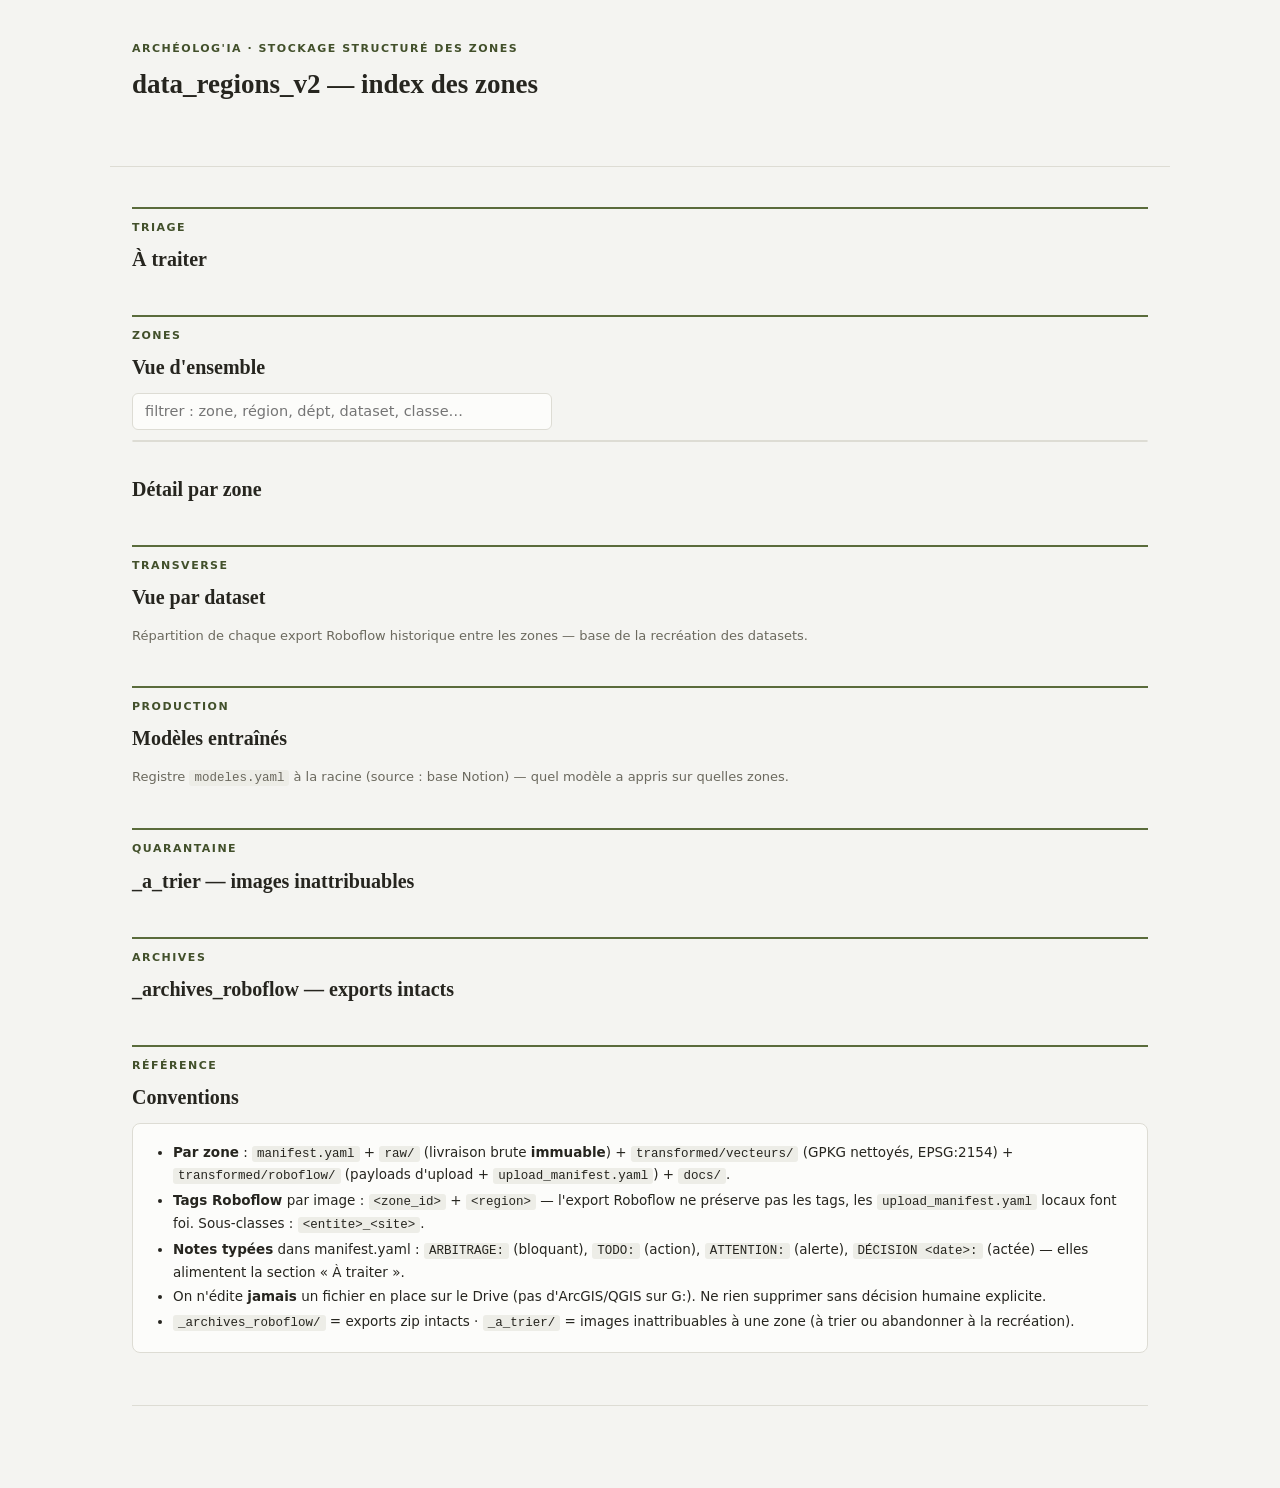
==== commit 04fa0fa6: "index : section Modeles (registre modeles.yaml a la racine v2) Modeles entraines avec statut/tache/e" ====
--- a/tools/v2_index_template.html
+++ b/tools/v2_index_template.html
@@ -165,6 +165,13 @@
     <div id="datasets-detail"></div>
   </section>
 
+  <section id="modeles">
+    <span class="eyebrow">Production</span>
+    <h2>Modèles entraînés</h2>
+    <p class="sub">Registre <code>modeles.yaml</code> à la racine (source : base Notion) — quel modèle a appris sur quelles zones.</p>
+    <div id="modeles-detail"></div>
+  </section>
+
   <section id="quarantaine">
     <span class="eyebrow">Quarantaine</span>
     <h2>_a_trier — images inattribuables</h2>
@@ -217,6 +224,9 @@
 }).join("");
 const NOTE_CHIP = { arbitrage: ["ARBITRAGE", "crit"], todo: ["TODO", "warn"],
                     attention: ["ATTENTION", "warn"], decision: ["DÉCISION", "info"] };
+const zoneModels = {};
+(D.modeles || []).forEach(m => (m.zones || []).forEach(z =>
+  (zoneModels[z] = zoneModels[z] || []).push(m)));
 
 /* -------------------------------- entête + nav -------------------------------- */
 const T = D.totals;
@@ -235,7 +245,7 @@
 }).join("");
 document.getElementById("nav").innerHTML = [
   ["#a-traiter", T.actions > 0 ? `À traiter <span class="n-count">(${T.actions})</span>` : "À traiter"],
-  ["#zones", "Zones"], ["#datasets", "Datasets"],
+  ["#zones", "Zones"], ["#datasets", "Datasets"], ["#modeles", "Modèles"],
   ["#quarantaine", `Quarantaine${T.a_trier_images ? ` <span class="n-count">(${fi(T.a_trier_images)})</span>` : ""}`],
   ["#archives", "Archives"], ["#conventions", "Conventions"],
 ].map(([h, l]) => `<a href="${h}">${l}</a>`).join("");
@@ -354,11 +364,14 @@
     const actionable = z.notes.filter(n => ["arbitrage", "todo", "attention"].includes(n.type));
     const rest = z.notes.filter(n => !["arbitrage", "todo", "attention"].includes(n.type));
 
+    const annonce = m.donnees_annoncees
+      ? `<div class="sub" style="margin-top:4px">annoncé : ${esc(m.donnees_annoncees)}</div>` : "";
     const rawBox = z.raw ? `<div class="box"><div class="bt">raw / vérité terrain</div>
         <b>${fi(z.raw.n_files)}</b> fichiers · ${fs(z.raw.size)}
         ${z.raw.subdirs.length ? `<div class="sub mono">${z.raw.subdirs.map(esc).join(" · ")}</div>` : ""}
         <div class="sub">${Object.entries(z.raw.exts).map(([e, n]) => `${esc(e)}×${n}`).join(", ")}${z.raw.exts_autres ? ` +${z.raw.exts_autres} autres` : ""}</div>
-      </div>` : `<div class="box"><div class="bt">raw / vérité terrain</div><span class="na">vide — livraison brute encore dans data_regions (v1)</span></div>`;
+        ${annonce}
+      </div>` : `<div class="box"><div class="bt">raw / vérité terrain</div><span class="na">vide — livraison brute encore dans data_regions (v1)</span>${annonce}</div>`;
     const vecBox = z.vecteurs ? `<div class="box"><div class="bt">transformed / vecteurs</div>
         <b>${fi(z.vecteurs.n_files)}</b> fichiers · ${fs(z.vecteurs.size)}</div>` : "";
     const dsBoxes = z.datasets.map(d => {
@@ -377,6 +390,15 @@
         ${flagChips(z.flags)}
         <span class="meta">contact : ${contact} · licence : ${licence}</span>
       </div>
+      <div class="sub" style="margin-top:2px">${[
+        m.localisation ? esc(m.localisation) : "",
+        m.surface_km2 ? `${esc(String(m.surface_km2))} km²` : "",
+        src.date_premier_contact ? `premier contact ${esc(src.date_premier_contact)}` : "",
+        m.lien_drive_source ? `<a href="${esc(m.lien_drive_source)}">drive source</a>` : "",
+      ].filter(Boolean).join(" · ")}</div>
+      ${(zoneModels[z.zone_id] || []).length ? `<div class="sub" style="margin-top:4px">modèles entraînés dessus :
+        ${zoneModels[z.zone_id].map(mo => `<a class="chip ${mo.statut === "production" ? "ok" : "warn"}"
+          href="#m-${esc(mo.nom)}">${esc(mo.nom)}</a>`).join("")}</div>` : ""}
       ${actionable.length ? `<ul class="todo-list">${actionable.map(n => {
         const [lbl, cls] = NOTE_CHIP[n.type];
         return `<li><span class="chip ${cls}">${lbl}</span>${esc(n.texte)}</li>`;
@@ -420,6 +442,20 @@
     </div></div>`;
 }).join("");
 
+/* ----------------------------------- modèles ----------------------------------- */
+document.getElementById("modeles-detail").innerHTML = (D.modeles || []).length
+  ? D.modeles.map(mo => `<div class="zone" id="m-${esc(mo.nom)}">
+      <div class="zone-head"><h4 class="mono">${esc(mo.nom)}</h4>
+        <span class="chip ${mo.statut === "production" ? "ok" : "warn"}">${esc(mo.statut)}</span>
+        <span class="sub">${esc(mo.architecture || "")} · ${esc(mo.tache || "")}</span>
+      </div>
+      <div class="sub" style="margin-top:4px">entités : ${esc(mo.entites || "—")}</div>
+      <div style="margin-top:6px">zones d'entraînement :
+        ${(mo.zones || []).map(z => `<a class="chip tag" href="#z-${esc(z)}">${esc(z)}</a>`).join("")}</div>
+      ${mo.notes ? `<div class="sub" style="margin-top:4px">${esc(mo.notes)}</div>` : ""}
+    </div>`).join("")
+  : `<div class="card"><span class="na">Aucun modèle enregistré (modeles.yaml absent).</span></div>`;
+
 /* --------------------------------- quarantaine --------------------------------- */
 document.getElementById("atrier").innerHTML = D.a_trier.length ? D.a_trier.map(d =>
   `<div class="zone"><h4 class="mono">_a_trier / ${esc(d.name)}</h4>
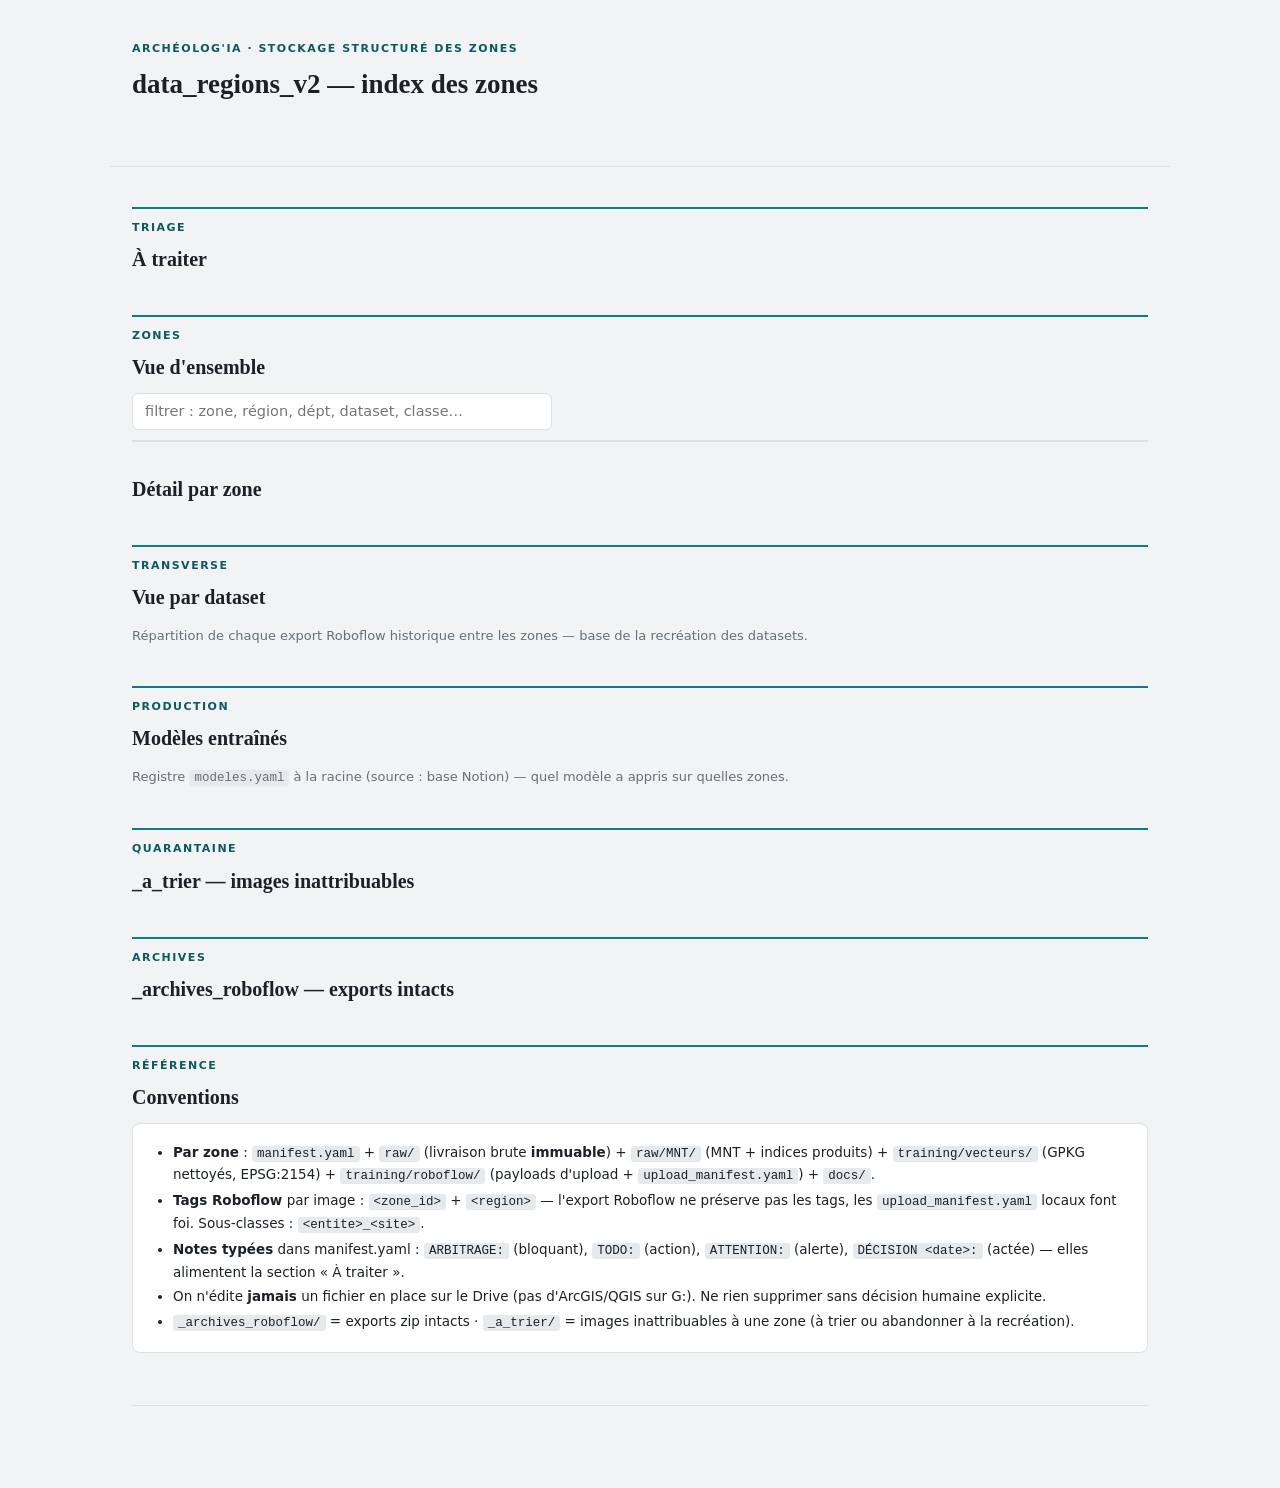
==== commit 560e6cd2: "vecteurs bretagne : enclos/enceinte/enclos_funeraire distincts + index filtrable par couche GPKG - t" ====
--- a/tools/v2_index_template.html
+++ b/tools/v2_index_template.html
@@ -7,24 +7,24 @@
 <style>
   :root {
     color-scheme: light dark;
-    --bg: #F4F4F1; --panel: #FCFCFA; --panel2: #EDEDE7;
-    --ink: #26251F; --muted: #6B695E;
-    --accent: #5A6B3C; --accent-ink: #42502B; --bar: #7A8C55;
-    --line: #DDDCD4;
-    --crit-bg: #F6E4E1; --crit-ink: #A83226;
-    --warn-bg: #F4EAD3; --warn-ink: #8F6212;
-    --ok-bg: #E2EEE4; --ok-ink: #3E7A4E;
-    --info-bg: #E5E9DB; --info-ink: #42502B;
+    --bg: #F1F3F5; --panel: #FFFFFF; --panel2: #E6EAED;
+    --ink: #1B2127; --muted: #667079;
+    --accent: #0E7C86; --accent-ink: #0B5A61; --bar: #3AA0A8;
+    --line: #DCE1E5;
+    --crit-bg: #FBE4E1; --crit-ink: #B23A2E;
+    --warn-bg: #FBEED0; --warn-ink: #8A6410;
+    --ok-bg: #DCEEE0; --ok-ink: #2E7D46;
+    --info-bg: #E1E8EC; --info-ink: #0B5A61;
   }
   @media (prefers-color-scheme: dark) { :root {
-    --bg: #1E2019; --panel: #262922; --panel2: #2E312A;
-    --ink: #E8E6DD; --muted: #A5A395;
-    --accent: #9DB16E; --accent-ink: #B5C68C; --bar: #7A8C55;
-    --line: #3A3D33;
-    --crit-bg: #46261F; --crit-ink: #E89A8C;
-    --warn-bg: #423414; --warn-ink: #DBB562;
-    --ok-bg: #24382A; --ok-ink: #8FC79D;
-    --info-bg: #2E3524; --info-ink: #B5C68C;
+    --bg: #161A1D; --panel: #1E2429; --panel2: #262D33;
+    --ink: #E6EAED; --muted: #93A0A8;
+    --accent: #4FC3CC; --accent-ink: #6FD3DB; --bar: #2E8B93;
+    --line: #313A40;
+    --crit-bg: #452420; --crit-ink: #E8998C;
+    --warn-bg: #40320F; --warn-ink: #DBB562;
+    --ok-bg: #1E3626; --ok-ink: #7FC593;
+    --info-bg: #23303A; --info-ink: #6FD3DB;
   } }
   * { box-sizing: border-box; }
   body { margin: 0; background: var(--bg); color: var(--ink);
@@ -68,6 +68,7 @@
   .chip.warn { background: var(--warn-bg); color: var(--warn-ink); }
   .chip.ok   { background: var(--ok-bg); color: var(--ok-ink); }
   .chip.info { background: var(--panel2); color: var(--muted); }
+  .chip.hit  { outline: 1px solid currentColor; font-weight: 600; }
   a.chip:hover, a.chip:focus-visible { outline: 1px solid currentColor; }
   /* ---- cartes / boxes ---- */
   .zone, .card { background: var(--panel); border: 1px solid var(--line); border-radius: 8px;
@@ -189,7 +190,7 @@
     <h2>Conventions</h2>
     <div class="rules">
       <ul>
-        <li><b>Par zone</b> : <code>manifest.yaml</code> + <code>raw/</code> (livraison brute <b>immuable</b>) + <code>transformed/vecteurs/</code> (GPKG nettoyés, EPSG:2154) + <code>transformed/roboflow/</code> (payloads d'upload + <code>upload_manifest.yaml</code>) + <code>docs/</code>.</li>
+        <li><b>Par zone</b> : <code>manifest.yaml</code> + <code>raw/</code> (livraison brute <b>immuable</b>) + <code>raw/MNT/</code> (MNT + indices produits) + <code>training/vecteurs/</code> (GPKG nettoyés, EPSG:2154) + <code>training/roboflow/</code> (payloads d'upload + <code>upload_manifest.yaml</code>) + <code>docs/</code>.</li>
         <li><b>Tags Roboflow</b> par image : <code>&lt;zone_id&gt;</code> + <code>&lt;region&gt;</code> — l'export Roboflow ne préserve pas les tags, les <code>upload_manifest.yaml</code> locaux font foi. Sous-classes : <code>&lt;entite&gt;_&lt;site&gt;</code>.</li>
         <li><b>Notes typées</b> dans manifest.yaml : <code>ARBITRAGE:</code> (bloquant), <code>TODO:</code> (action), <code>ATTENTION:</code> (alerte), <code>DÉCISION &lt;date&gt;:</code> (actée) — elles alimentent la section « À traiter ».</li>
         <li>On n'édite <b>jamais</b> un fichier en place sur le Drive (pas d'ArcGIS/QGIS sur G:). Ne rien supprimer sans décision humaine explicite.</li>
@@ -213,6 +214,16 @@
 const sum = a => a.reduce((x, y) => x + y, 0);
 const dsImages = d => sum(Object.values(d.splits).map(s => s.images));
 const dsAnnots = d => sum(Object.values(d.splits).map(s => s.annotations));
+const zoneEntities = z => [...new Set(z.datasets.flatMap(d => Object.keys(d.classes)))]
+  .sort((a, b) => a.localeCompare(b, "fr"));
+/* GPKG de référence d'une zone : le *_v2.gpkg (recalé) s'il existe, sinon la
+   réunion des couches des autres .gpkg (fichiers complémentaires, pas des versions). */
+const zoneCouches = z => {
+  const g = (z.vecteurs || {}).gpkg || [];
+  if (!g.length) return null;
+  const v2 = g.find(x => x.file.endsWith("_v2.gpkg"));
+  return v2 ? v2.couches : Object.assign({}, ...g.map(x => x.couches));
+};
 const FLAG = {
   arbitrage: ["arbitrage", "crit"], todo: ["à faire", "warn"],
   attention: ["attention", "warn"], source: ["source ?", "warn"], raw: ["raw en v1", "info"],
@@ -276,6 +287,7 @@
 })();
 
 /* -------------------------- table de synthèse des zones -------------------------- */
+const normJS = s => s.normalize("NFKD").replace(/[̀-ͯ]/g, "").toLowerCase();
 const ZCOLS = [
   { l: "Zone", v: z => z.zone_id, html: z => `<a class="mono" href="#z-${esc(z.zone_id)}">${esc(z.zone_id)}</a>` },
   { l: "Région", v: z => z.region, html: z => esc(z.region) },
@@ -287,6 +299,25 @@
   { l: "Datasets", num: true, v: z => z.stats.n_datasets, html: z => fi(z.stats.n_datasets) },
   { l: "Images", num: true, v: z => z.stats.images, html: z => fi(z.stats.images) },
   { l: "Annots", num: true, v: z => z.stats.annotations, html: z => fi(z.stats.annotations) },
+  /* Entités : couches du GPKG de référence (source de vérité vecteur) avec effectifs ;
+     repli sur les classes Roboflow pour les zones sans GPKG. Filtre actif : les
+     chips qui matchent passent en tête (surlignées) — le « pourquoi ce match »
+     reste visible même une fois la liste plafonnée. */
+  { l: "Entités", v: z => { const c = zoneCouches(z);
+      return c ? Object.keys(c).length : zoneEntities(z).length; },
+    html: z => {
+      const q = normJS(document.getElementById("filter").value.trim());
+      const c = zoneCouches(z);
+      const items = c
+        ? Object.entries(c).sort((a, b) => b[1] - a[1]).map(([n, v]) => ({ k: n, t: `${n} (${fi(v)})` }))
+        : zoneEntities(z).map(n => ({ k: n, t: n }));
+      if (q) items.sort((a, b) => normJS(b.k).includes(q) - normJS(a.k).includes(q));
+      const MAX = 6, extra = items.length - MAX;
+      return items.length
+        ? items.slice(0, MAX).map(i =>
+            `<span class="chip tag${q && normJS(i.k).includes(q) ? " hit" : ""}">${esc(i.t)}</span>`).join("")
+          + (extra > 0 ? ` <span class="na">+${extra}</span>` : "")
+        : `<span class="na">—</span>`; } },
   { l: "À traiter", v: z => z.flags.length, html: z => flagChips(z.flags) || `<span class="chip ok">ok</span>` },
 ];
 let zsort = { i: -1, dir: 1 };
@@ -315,7 +346,6 @@
 renderZoneTable();
 
 /* ------------------------------------ filtre ------------------------------------ */
-const normJS = s => s.normalize("NFKD").replace(/[̀-ͯ]/g, "").toLowerCase();
 function applyFilter() {
   const q = normJS(document.getElementById("filter").value.trim());
   let visible = 0;
@@ -335,7 +365,10 @@
     h.hidden = !any;
   });
 }
-document.getElementById("filter").addEventListener("input", applyFilter);
+document.getElementById("filter").addEventListener("input", () => {
+  renderZoneTable();  // ré-ordonne/surligne les chips Entités selon la requête
+  applyFilter();
+});
 
 /* ------------------------------- détail des zones ------------------------------- */
 const bars = classes => {
@@ -372,8 +405,10 @@
         <div class="sub">${Object.entries(z.raw.exts).map(([e, n]) => `${esc(e)}×${n}`).join(", ")}${z.raw.exts_autres ? ` +${z.raw.exts_autres} autres` : ""}</div>
         ${annonce}
       </div>` : `<div class="box"><div class="bt">raw / vérité terrain</div><span class="na">vide — livraison brute encore dans data_regions (v1)</span>${annonce}</div>`;
-    const vecBox = z.vecteurs ? `<div class="box"><div class="bt">transformed / vecteurs</div>
-        <b>${fi(z.vecteurs.n_files)}</b> fichiers · ${fs(z.vecteurs.size)}</div>` : "";
+    const vecBox = z.vecteurs ? `<div class="box"><div class="bt">training / vecteurs</div>
+        <b>${fi(z.vecteurs.n_files)}</b> fichiers · ${fs(z.vecteurs.size)}
+        ${(z.vecteurs.gpkg || []).map(g => `<div class="sub"><span class="mono">${esc(g.file)}</span> :
+          ${Object.entries(g.couches).map(([c, n]) => `${esc(c)} (${fi(n)})`).join(", ")}</div>`).join("")}</div>` : "";
     const dsBoxes = z.datasets.map(d => {
       const meth = (d.manifest || {}).attribution_methods || {};
       const methTxt = Object.entries(meth).map(([k, v]) => `${esc(k)}×${v}`).join(", ");
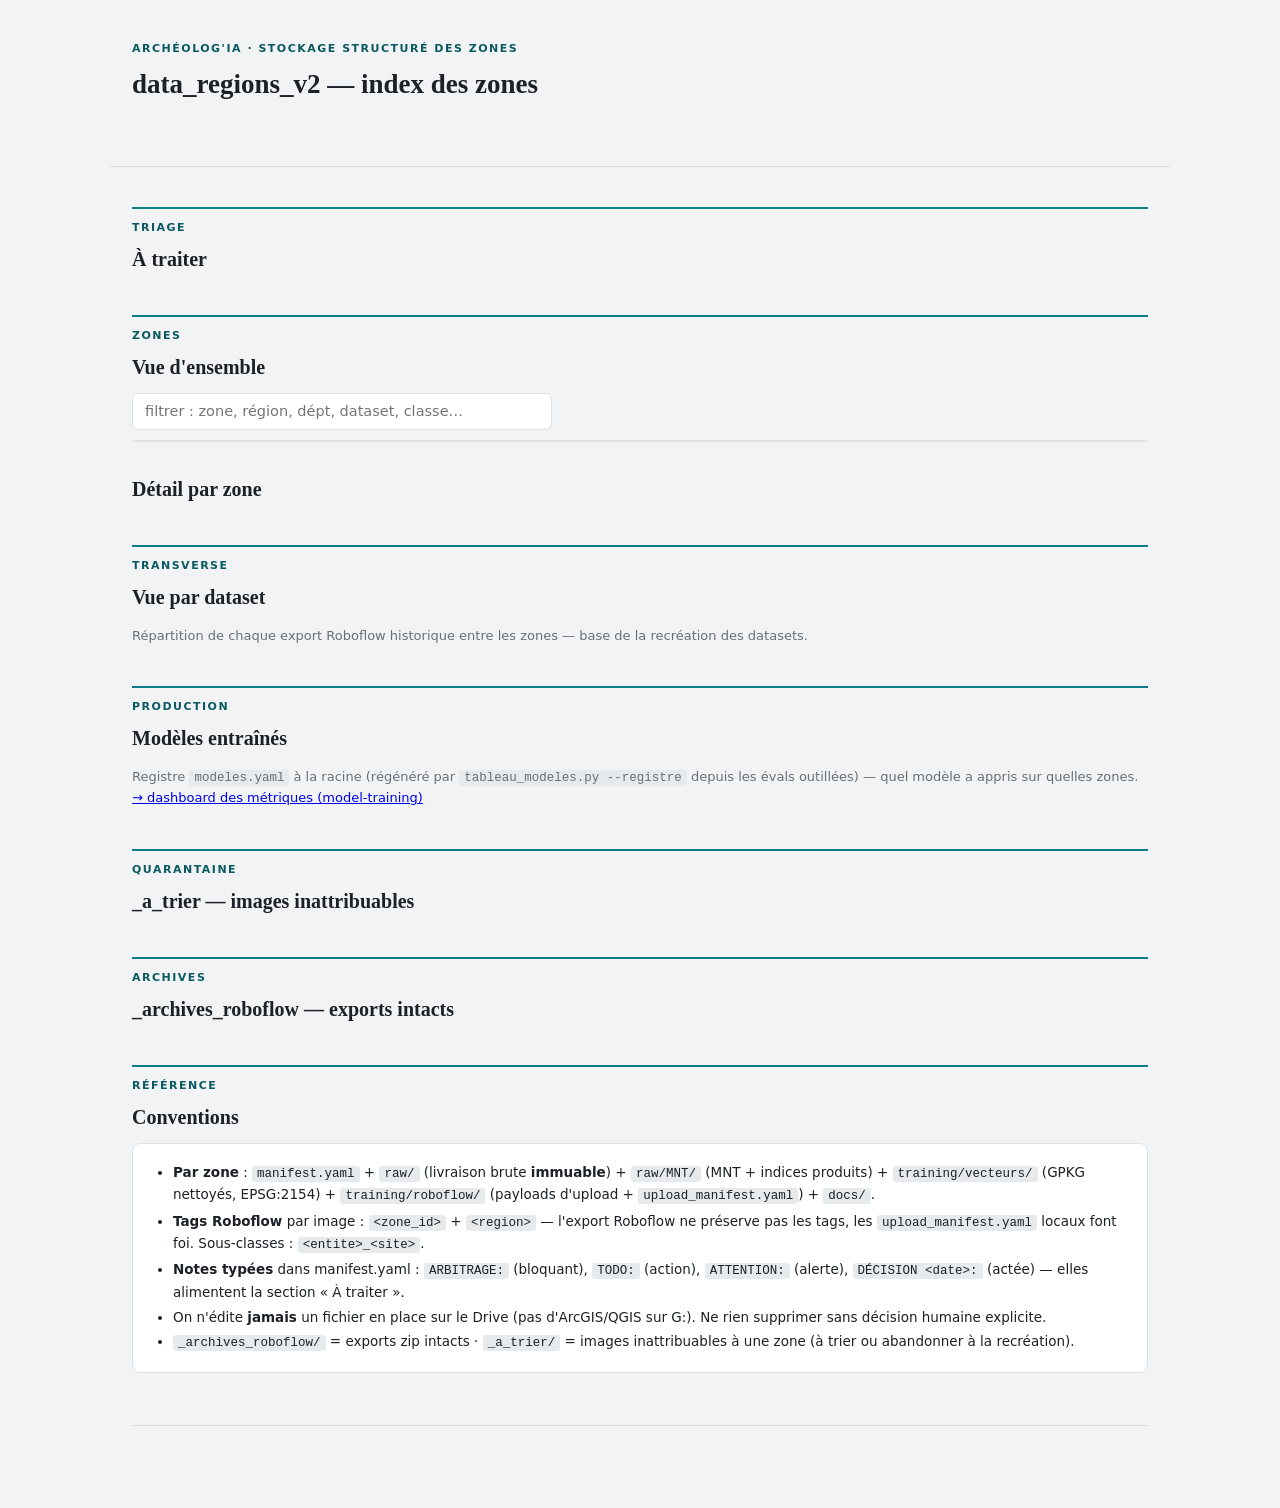
==== commit d5103e9b: "consolidation post-audit : verif_courbes_eval, doc<->CLI garde par test, manifests versionnes, corpu" ====
--- a/tools/v2_index_template.html
+++ b/tools/v2_index_template.html
@@ -169,7 +169,7 @@
   <section id="modeles">
     <span class="eyebrow">Production</span>
     <h2>Modèles entraînés</h2>
-    <p class="sub">Registre <code>modeles.yaml</code> à la racine (source : base Notion) — quel modèle a appris sur quelles zones.</p>
+    <p class="sub">Registre <code>modeles.yaml</code> à la racine (régénéré par <code>tableau_modeles.py --registre</code> depuis les évals outillées) — quel modèle a appris sur quelles zones. <a href="../../model-training/index.html">→ dashboard des métriques (model-training)</a></p>
     <div id="modeles-detail"></div>
   </section>
 
@@ -485,6 +485,7 @@
         <span class="sub">${esc(mo.architecture || "")} · ${esc(mo.tache || "")}</span>
       </div>
       <div class="sub" style="margin-top:4px">entités : ${esc(mo.entites || "—")}</div>
+      ${mo.evaluation && mo.evaluation.f1 != null ? `<div class="sub" style="margin-top:4px">éval outillée : F1 ${esc(String(mo.evaluation.f1))} @ ${esc(String(mo.evaluation.seuil))} · AP50 ${esc(String(mo.evaluation.ap50))} · ${esc(mo.evaluation.date || "")}</div>` : ""}
       <div style="margin-top:6px">zones d'entraînement :
         ${(mo.zones || []).map(z => `<a class="chip tag" href="#z-${esc(z)}">${esc(z)}</a>`).join("")}</div>
       ${mo.notes ? `<div class="sub" style="margin-top:4px">${esc(mo.notes)}</div>` : ""}
